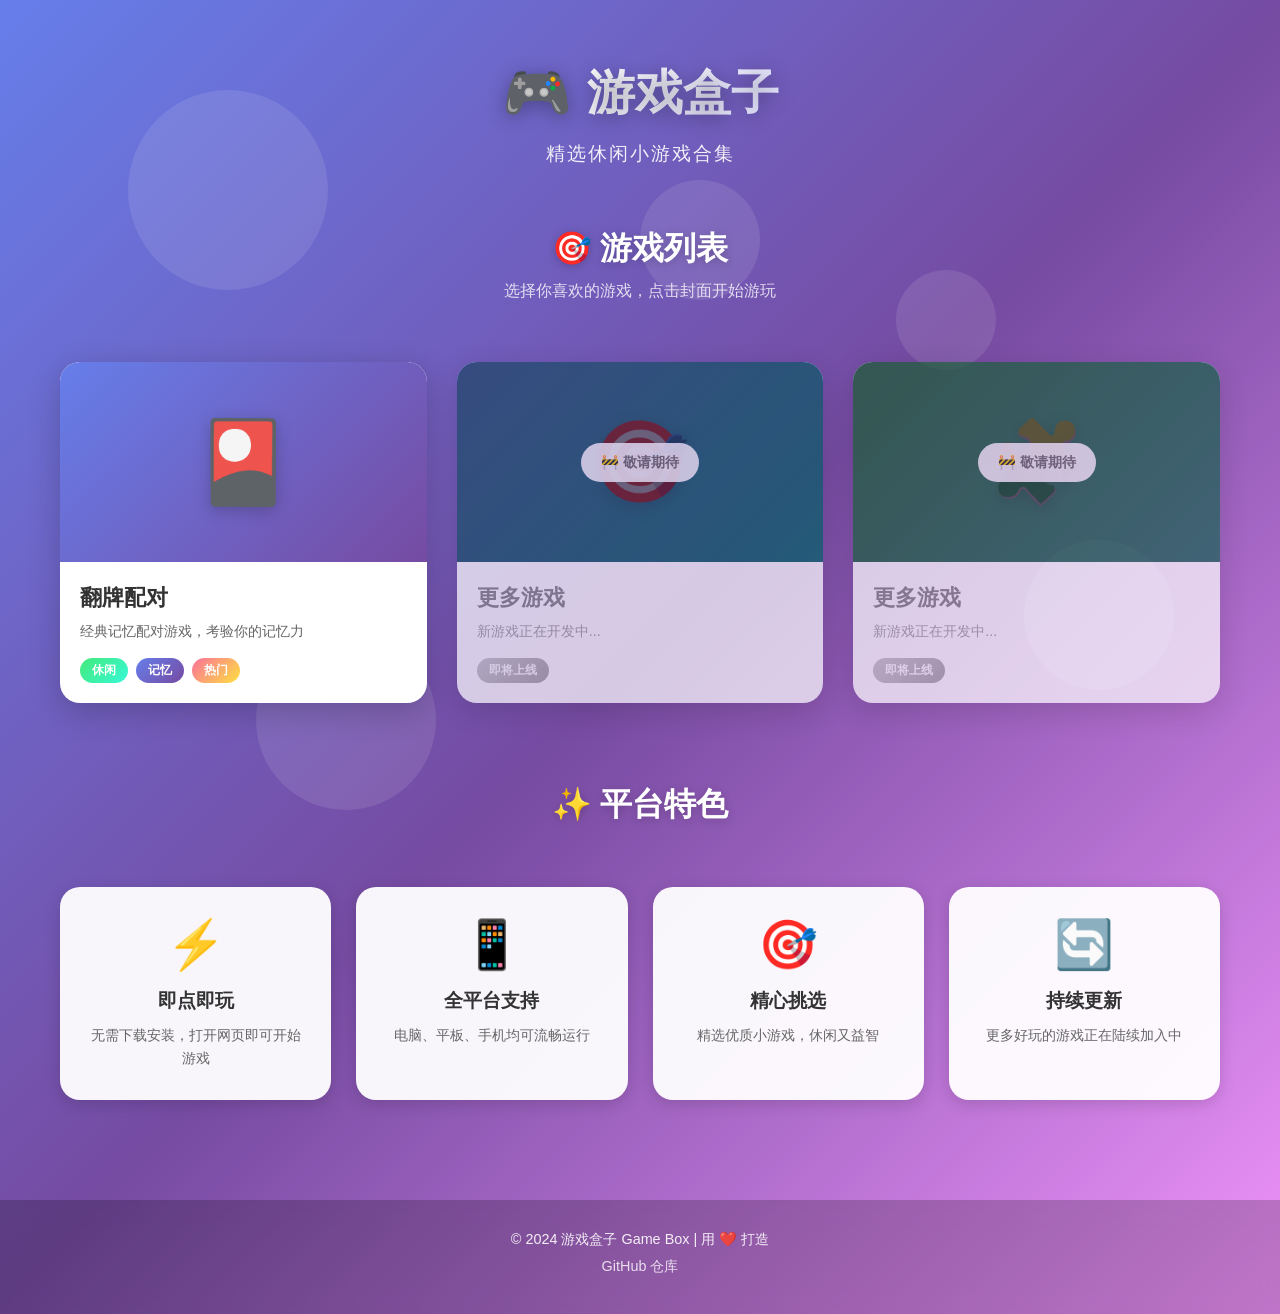
==== index.html @ 3bc33906 "feat: 游戏盒子初始版本 - 添加游戏盒子首页 - 集成翻牌配对游戏 - 支持响应式布局 - 添加动画效果" ====
<!DOCTYPE html>
<html lang="zh-CN">
<head>
    <meta charset="UTF-8">
    <meta name="viewport" content="width=device-width, initial-scale=1.0">
    <title>游戏盒子 - Game Box</title>
    <link rel="stylesheet" href="css/style.css">
</head>
<body>
    <div class="bg-animation">
        <div class="bubble"></div>
        <div class="bubble"></div>
        <div class="bubble"></div>
        <div class="bubble"></div>
        <div class="bubble"></div>
    </div>

    <header class="main-header">
        <div class="header-content">
            <h1 class="logo">
                <span class="logo-icon">🎮</span>
                <span class="logo-text">游戏盒子</span>
            </h1>
            <p class="subtitle">精选休闲小游戏合集</p>
        </div>
    </header>

    <main class="main-content">
        <div class="container">
            <section class="games-section">
                <div class="section-header">
                    <h2>🎯 游戏列表</h2>
                    <p class="section-desc">选择你喜欢的游戏，点击封面开始游玩</p>
                </div>

                <div class="games-grid" id="games-grid">
                    <a href="games/memory-match/index.html" class="game-card" data-game="memory-match">
                        <div class="game-cover">
                            <div class="cover-bg cover-memory"></div>
                            <div class="cover-icon">🎴</div>
                            <div class="cover-overlay">
                                <span class="play-btn">▶ 开始游戏</span>
                            </div>
                        </div>
                        <div class="game-info">
                            <h3 class="game-title">翻牌配对</h3>
                            <p class="game-desc">经典记忆配对游戏，考验你的记忆力</p>
                            <div class="game-tags">
                                <span class="tag tag-easy">休闲</span>
                                <span class="tag tag-memory">记忆</span>
                                <span class="tag tag-new">热门</span>
                            </div>
                        </div>
                    </a>

                    <div class="game-card game-card-locked" data-game="coming-soon-1">
                        <div class="game-cover">
                            <div class="cover-bg cover-coming"></div>
                            <div class="cover-icon">🎯</div>
                            <div class="coming-soon-badge">
                                <span>🚧 敬请期待</span>
                            </div>
                        </div>
                        <div class="game-info">
                            <h3 class="game-title">更多游戏</h3>
                            <p class="game-desc">新游戏正在开发中...</p>
                            <div class="game-tags">
                                <span class="tag tag-soon">即将上线</span>
                            </div>
                        </div>
                    </div>

                    <div class="game-card game-card-locked" data-game="coming-soon-2">
                        <div class="game-cover">
                            <div class="cover-bg cover-coming2"></div>
                            <div class="cover-icon">🧩</div>
                            <div class="coming-soon-badge">
                                <span>🚧 敬请期待</span>
                            </div>
                        </div>
                        <div class="game-info">
                            <h3 class="game-title">更多游戏</h3>
                            <p class="game-desc">新游戏正在开发中...</p>
                            <div class="game-tags">
                                <span class="tag tag-soon">即将上线</span>
                            </div>
                        </div>
                    </div>
                </div>
            </section>

            <section class="features-section">
                <h2 class="section-title">✨ 平台特色</h2>
                <div class="features-grid">
                    <div class="feature-card">
                        <div class="feature-icon">⚡</div>
                        <h3>即点即玩</h3>
                        <p>无需下载安装，打开网页即可开始游戏</p>
                    </div>
                    <div class="feature-card">
                        <div class="feature-icon">📱</div>
                        <h3>全平台支持</h3>
                        <p>电脑、平板、手机均可流畅运行</p>
                    </div>
                    <div class="feature-card">
                        <div class="feature-icon">🎯</div>
                        <h3>精心挑选</h3>
                        <p>精选优质小游戏，休闲又益智</p>
                    </div>
                    <div class="feature-card">
                        <div class="feature-icon">🔄</div>
                        <h3>持续更新</h3>
                        <p>更多好玩的游戏正在陆续加入中</p>
                    </div>
                </div>
            </section>
        </div>
    </main>

    <footer class="main-footer">
        <div class="footer-content">
            <p>© 2024 游戏盒子 Game Box | 用 ❤️ 打造</p>
            <p class="footer-link">
                <a href="https://github.com/Magipoet/game_box" target="_blank">GitHub 仓库</a>
            </p>
        </div>
    </footer>

    <script src="js/main.js"></script>
</body>
</html>
---- css/style.css ----
* {
    margin: 0;
    padding: 0;
    box-sizing: border-box;
}

:root {
    --primary-color: #667eea;
    --secondary-color: #764ba2;
    --accent-color: #f093fb;
    --success-color: #4facfe;
    --text-primary: #333;
    --text-secondary: #666;
    --text-light: #999;
    --bg-light: #f8f9fa;
    --bg-white: #ffffff;
    --shadow-sm: 0 2px 8px rgba(0, 0, 0, 0.1);
    --shadow-md: 0 4px 16px rgba(0, 0, 0, 0.15);
    --shadow-lg: 0 8px 32px rgba(0, 0, 0, 0.2);
    --gradient-primary: linear-gradient(135deg, #667eea 0%, #764ba2 100%);
    --gradient-accent: linear-gradient(135deg, #f093fb 0%, #f5576c 100%);
    --gradient-sunset: linear-gradient(135deg, #fa709a 0%, #fee140 100%);
    --gradient-ocean: linear-gradient(135deg, #4facfe 0%, #00f2fe 100%);
    --gradient-forest: linear-gradient(135deg, #43e97b 0%, #38f9d7 100%);
    --radius-sm: 8px;
    --radius-md: 12px;
    --radius-lg: 20px;
    --transition: all 0.3s ease;
}

body {
    font-family: -apple-system, BlinkMacSystemFont, 'Segoe UI', 'PingFang SC', 'Hiragino Sans GB', 'Microsoft YaHei', sans-serif;
    background: linear-gradient(135deg, #667eea 0%, #764ba2 50%, #f093fb 100%);
    min-height: 100vh;
    color: var(--text-primary);
    overflow-x: hidden;
    position: relative;
}

.bg-animation {
    position: fixed;
    top: 0;
    left: 0;
    width: 100%;
    height: 100%;
    pointer-events: none;
    z-index: 0;
    overflow: hidden;
}

.bubble {
    position: absolute;
    border-radius: 50%;
    background: rgba(255, 255, 255, 0.1);
    animation: float 15s infinite ease-in-out;
}

.bubble:nth-child(1) {
    width: 200px;
    height: 200px;
    top: 10%;
    left: 10%;
    animation-delay: 0s;
}

.bubble:nth-child(2) {
    width: 150px;
    height: 150px;
    top: 60%;
    left: 80%;
    animation-delay: 2s;
}

.bubble:nth-child(3) {
    width: 100px;
    height: 100px;
    top: 30%;
    left: 70%;
    animation-delay: 4s;
}

.bubble:nth-child(4) {
    width: 180px;
    height: 180px;
    top: 70%;
    left: 20%;
    animation-delay: 6s;
}

.bubble:nth-child(5) {
    width: 120px;
    height: 120px;
    top: 20%;
    left: 50%;
    animation-delay: 8s;
}

@keyframes float {
    0%, 100% {
        transform: translateY(0) rotate(0deg);
    }
    50% {
        transform: translateY(-30px) rotate(180deg);
    }
}

.main-header {
    position: relative;
    z-index: 1;
    padding: 60px 20px 40px;
    text-align: center;
}

.header-content {
    max-width: 800px;
    margin: 0 auto;
}

.logo {
    display: inline-flex;
    align-items: center;
    gap: 15px;
    font-size: 3rem;
    font-weight: 800;
    color: white;
    text-shadow: 0 4px 20px rgba(0, 0, 0, 0.3);
    margin-bottom: 15px;
    animation: slideDown 0.6s ease;
}

.logo-icon {
    font-size: 3.5rem;
    animation: bounce 2s infinite ease-in-out;
}

.logo-text {
    background: linear-gradient(135deg, #ffffff 0%, #e0e0ff 100%);
    -webkit-background-clip: text;
    -webkit-text-fill-color: transparent;
    background-clip: text;
}

.subtitle {
    color: rgba(255, 255, 255, 0.9);
    font-size: 1.2rem;
    font-weight: 400;
    letter-spacing: 2px;
    animation: fadeIn 0.8s ease 0.2s both;
}

@keyframes slideDown {
    from {
        opacity: 0;
        transform: translateY(-30px);
    }
    to {
        opacity: 1;
        transform: translateY(0);
    }
}

@keyframes bounce {
    0%, 100% {
        transform: translateY(0);
    }
    50% {
        transform: translateY(-10px);
    }
}

@keyframes fadeIn {
    from {
        opacity: 0;
    }
    to {
        opacity: 1;
    }
}

.main-content {
    position: relative;
    z-index: 1;
    padding: 20px;
}

.container {
    max-width: 1200px;
    margin: 0 auto;
}

.games-section {
    margin-bottom: 60px;
    animation: fadeInUp 0.6s ease 0.3s both;
}

.section-header {
    text-align: center;
    margin-bottom: 40px;
}

.section-header h2 {
    font-size: 2rem;
    color: white;
    margin-bottom: 10px;
    text-shadow: 0 2px 10px rgba(0, 0, 0, 0.2);
}

.section-desc {
    color: rgba(255, 255, 255, 0.8);
    font-size: 1rem;
}

@keyframes fadeInUp {
    from {
        opacity: 0;
        transform: translateY(30px);
    }
    to {
        opacity: 1;
        transform: translateY(0);
    }
}

.games-grid {
    display: grid;
    grid-template-columns: repeat(auto-fill, minmax(300px, 1fr));
    gap: 30px;
    padding: 20px;
}

.game-card {
    background: var(--bg-white);
    border-radius: var(--radius-lg);
    overflow: hidden;
    box-shadow: var(--shadow-lg);
    transition: var(--transition);
    text-decoration: none;
    color: inherit;
    display: flex;
    flex-direction: column;
    position: relative;
    animation: cardIn 0.5s ease backwards;
}

.game-card:nth-child(1) {
    animation-delay: 0.4s;
}

.game-card:nth-child(2) {
    animation-delay: 0.5s;
}

.game-card:nth-child(3) {
    animation-delay: 0.6s;
}

@keyframes cardIn {
    from {
        opacity: 0;
        transform: translateY(30px) scale(0.95);
    }
    to {
        opacity: 1;
        transform: translateY(0) scale(1);
    }
}

.game-card:not(.game-card-locked):hover {
    transform: translateY(-10px);
    box-shadow: 0 20px 50px rgba(0, 0, 0, 0.3);
}

.game-card:not(.game-card-locked):hover .cover-overlay {
    opacity: 1;
}

.game-card:not(.game-card-locked):hover .cover-icon {
    transform: scale(1.2);
}

.game-cover {
    position: relative;
    height: 200px;
    overflow: hidden;
    display: flex;
    align-items: center;
    justify-content: center;
}

.cover-bg {
    position: absolute;
    top: 0;
    left: 0;
    width: 100%;
    height: 100%;
    transition: transform 0.5s ease;
}

.game-card:not(.game-card-locked):hover .cover-bg {
    transform: scale(1.1);
}

.cover-memory {
    background: linear-gradient(135deg, #667eea 0%, #764ba2 100%);
}

.cover-coming {
    background: linear-gradient(135deg, #4facfe 0%, #00f2fe 100%);
}

.cover-coming2 {
    background: linear-gradient(135deg, #43e97b 0%, #38f9d7 100%);
}

.cover-icon {
    font-size: 5rem;
    z-index: 2;
    transition: transform 0.3s ease;
    filter: drop-shadow(0 4px 8px rgba(0, 0, 0, 0.2));
}

.cover-overlay {
    position: absolute;
    top: 0;
    left: 0;
    width: 100%;
    height: 100%;
    background: rgba(0, 0, 0, 0.5);
    display: flex;
    align-items: center;
    justify-content: center;
    opacity: 0;
    transition: var(--transition);
    z-index: 3;
}

.play-btn {
    background: white;
    color: var(--primary-color);
    padding: 12px 30px;
    border-radius: 30px;
    font-weight: 600;
    font-size: 1rem;
    box-shadow: 0 4px 15px rgba(0, 0, 0, 0.2);
    transition: var(--transition);
}

.play-btn:hover {
    transform: scale(1.05);
}

.coming-soon-badge {
    position: absolute;
    top: 0;
    left: 0;
    width: 100%;
    height: 100%;
    background: rgba(0, 0, 0, 0.6);
    display: flex;
    align-items: center;
    justify-content: center;
    z-index: 3;
}

.coming-soon-badge span {
    background: rgba(255, 255, 255, 0.9);
    color: var(--text-secondary);
    padding: 10px 20px;
    border-radius: 20px;
    font-weight: 600;
    font-size: 0.9rem;
}

.game-info {
    padding: 20px;
    flex: 1;
    display: flex;
    flex-direction: column;
}

.game-title {
    font-size: 1.4rem;
    color: var(--text-primary);
    margin-bottom: 8px;
    font-weight: 700;
}

.game-desc {
    color: var(--text-secondary);
    font-size: 0.9rem;
    line-height: 1.5;
    margin-bottom: 15px;
    flex: 1;
}

.game-tags {
    display: flex;
    gap: 8px;
    flex-wrap: wrap;
}

.tag {
    padding: 4px 12px;
    border-radius: 15px;
    font-size: 0.75rem;
    font-weight: 600;
}

.tag-easy {
    background: linear-gradient(135deg, #43e97b 0%, #38f9d7 100%);
    color: white;
}

.tag-memory {
    background: linear-gradient(135deg, #667eea 0%, #764ba2 100%);
    color: white;
}

.tag-new {
    background: linear-gradient(135deg, #fa709a 0%, #fee140 100%);
    color: white;
}

.tag-soon {
    background: linear-gradient(135deg, #a8a8a8 0%, #6c6c6c 100%);
    color: white;
}

.game-card-locked {
    opacity: 0.7;
    cursor: not-allowed;
}

.game-card-locked .game-info {
    opacity: 0.6;
}

.features-section {
    margin-bottom: 60px;
    animation: fadeInUp 0.6s ease 0.5s both;
}

.section-title {
    text-align: center;
    font-size: 2rem;
    color: white;
    margin-bottom: 40px;
    text-shadow: 0 2px 10px rgba(0, 0, 0, 0.2);
}

.features-grid {
    display: grid;
    grid-template-columns: repeat(auto-fit, minmax(250px, 1fr));
    gap: 25px;
    padding: 20px;
}

.feature-card {
    background: rgba(255, 255, 255, 0.95);
    padding: 30px;
    border-radius: var(--radius-lg);
    text-align: center;
    box-shadow: var(--shadow-md);
    transition: var(--transition);
    backdrop-filter: blur(10px);
}

.feature-card:hover {
    transform: translateY(-5px);
    box-shadow: var(--shadow-lg);
}

.feature-icon {
    font-size: 3rem;
    margin-bottom: 15px;
}

.feature-card h3 {
    font-size: 1.2rem;
    color: var(--text-primary);
    margin-bottom: 10px;
}

.feature-card p {
    color: var(--text-secondary);
    font-size: 0.9rem;
    line-height: 1.6;
}

.main-footer {
    position: relative;
    z-index: 1;
    background: rgba(0, 0, 0, 0.2);
    padding: 30px 20px;
    text-align: center;
    backdrop-filter: blur(10px);
}

.footer-content {
    max-width: 800px;
    margin: 0 auto;
}

.main-footer p {
    color: rgba(255, 255, 255, 0.9);
    font-size: 0.9rem;
    margin-bottom: 8px;
}

.footer-link a {
    color: rgba(255, 255, 255, 0.8);
    text-decoration: none;
    transition: var(--transition);
}

.footer-link a:hover {
    color: white;
    text-decoration: underline;
}

@media (max-width: 768px) {
    .main-header {
        padding: 40px 15px 30px;
    }

    .logo {
        font-size: 2rem;
        gap: 10px;
    }

    .logo-icon {
        font-size: 2.5rem;
    }

    .subtitle {
        font-size: 1rem;
        letter-spacing: 1px;
    }

    .section-header h2,
    .section-title {
        font-size: 1.5rem;
    }

    .games-grid {
        grid-template-columns: repeat(auto-fill, minmax(260px, 1fr));
        gap: 20px;
        padding: 15px;
    }

    .game-cover {
        height: 160px;
    }

    .cover-icon {
        font-size: 4rem;
    }

    .game-title {
        font-size: 1.2rem;
    }

    .features-grid {
        grid-template-columns: 1fr;
        gap: 20px;
        padding: 15px;
    }

    .feature-card {
        padding: 25px;
    }
}

@media (max-width: 480px) {
    .logo {
        font-size: 1.5rem;
    }

    .logo-icon {
        font-size: 2rem;
    }

    .games-grid {
        grid-template-columns: 1fr;
    }
}
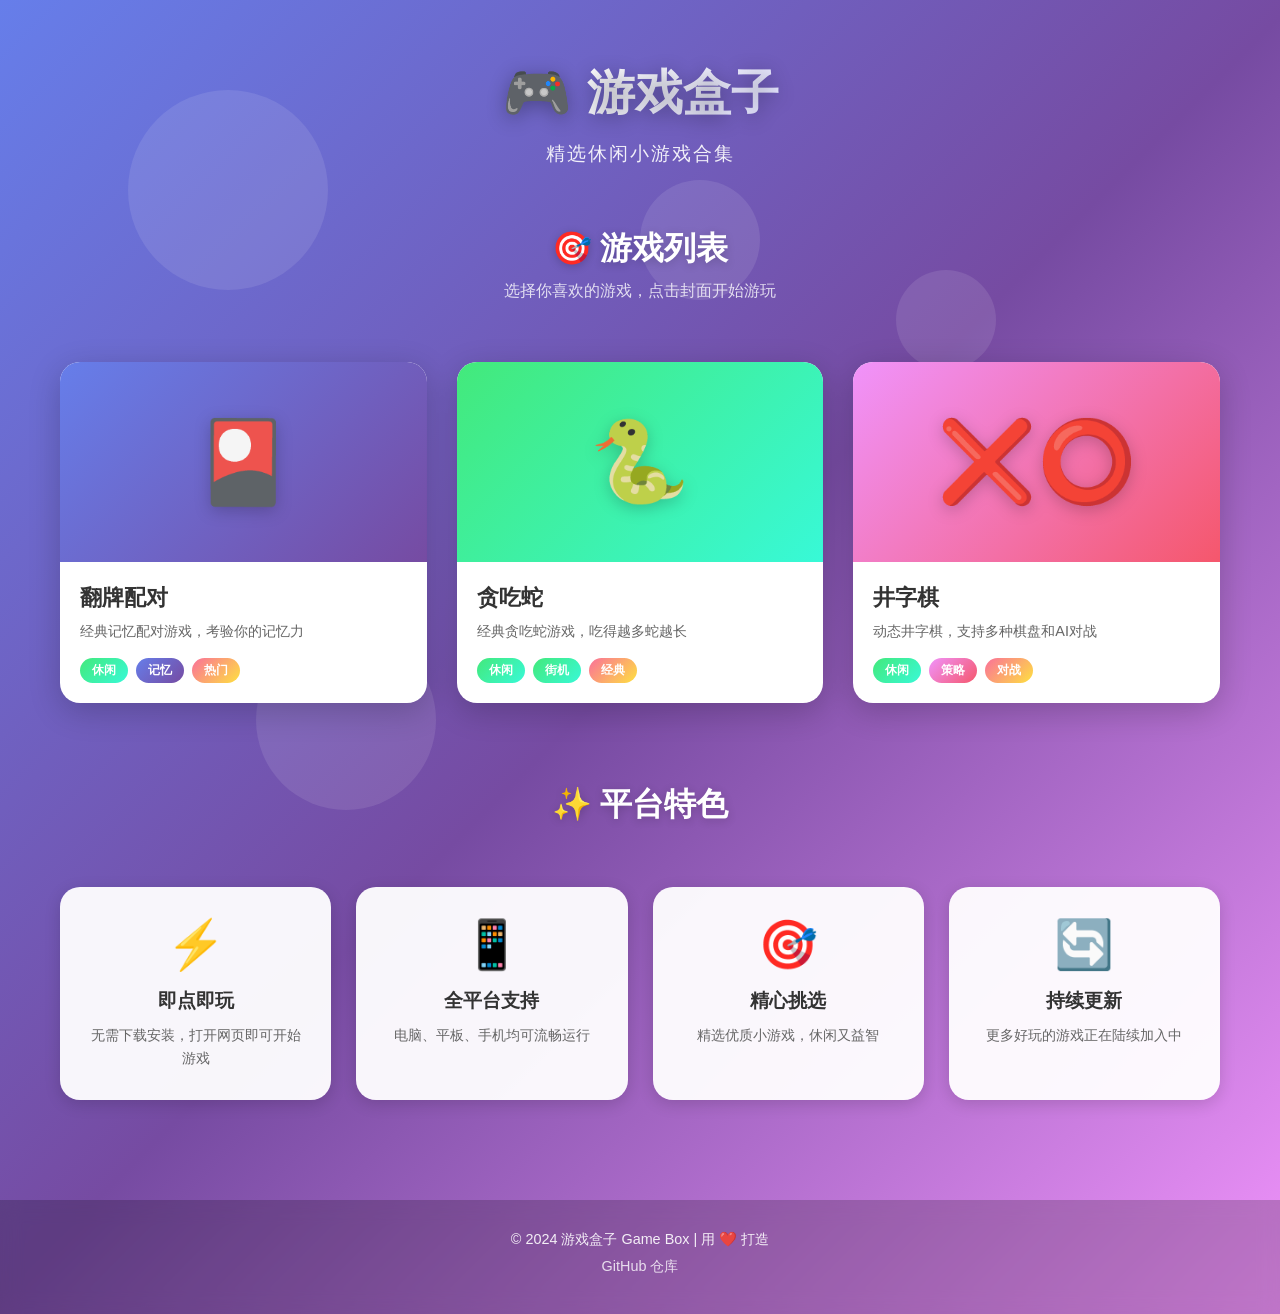
==== commit 2eec369e: "feat: add snake and tic-tac-toe games, fix memory-match settings, add per-level reset" ====
--- a/index.html
+++ b/index.html
@@ -53,39 +53,43 @@
                         </div>
                     </a>
 
-                    <div class="game-card game-card-locked" data-game="coming-soon-1">
+                    <a href="games/snake/index.html" class="game-card" data-game="snake">
                         <div class="game-cover">
-                            <div class="cover-bg cover-coming"></div>
-                            <div class="cover-icon">🎯</div>
-                            <div class="coming-soon-badge">
-                                <span>🚧 敬请期待</span>
+                            <div class="cover-bg cover-snake"></div>
+                            <div class="cover-icon">🐍</div>
+                            <div class="cover-overlay">
+                                <span class="play-btn">▶ 开始游戏</span>
                             </div>
                         </div>
                         <div class="game-info">
-                            <h3 class="game-title">更多游戏</h3>
-                            <p class="game-desc">新游戏正在开发中...</p>
+                            <h3 class="game-title">贪吃蛇</h3>
+                            <p class="game-desc">经典贪吃蛇游戏，吃得越多蛇越长</p>
                             <div class="game-tags">
-                                <span class="tag tag-soon">即将上线</span>
+                                <span class="tag tag-easy">休闲</span>
+                                <span class="tag tag-arcade">街机</span>
+                                <span class="tag tag-new">经典</span>
                             </div>
                         </div>
-                    </div>
+                    </a>
 
-                    <div class="game-card game-card-locked" data-game="coming-soon-2">
+                    <a href="games/x-and-o/index.html" class="game-card" data-game="x-and-o">
                         <div class="game-cover">
-                            <div class="cover-bg cover-coming2"></div>
-                            <div class="cover-icon">🧩</div>
-                            <div class="coming-soon-badge">
-                                <span>🚧 敬请期待</span>
+                            <div class="cover-bg cover-xando"></div>
+                            <div class="cover-icon">❌⭕</div>
+                            <div class="cover-overlay">
+                                <span class="play-btn">▶ 开始游戏</span>
                             </div>
                         </div>
                         <div class="game-info">
-                            <h3 class="game-title">更多游戏</h3>
-                            <p class="game-desc">新游戏正在开发中...</p>
+                            <h3 class="game-title">井字棋</h3>
+                            <p class="game-desc">动态井字棋，支持多种棋盘和AI对战</p>
                             <div class="game-tags">
-                                <span class="tag tag-soon">即将上线</span>
+                                <span class="tag tag-easy">休闲</span>
+                                <span class="tag tag-strategy">策略</span>
+                                <span class="tag tag-new">对战</span>
                             </div>
                         </div>
-                    </div>
+                    </a>
                 </div>
             </section>
 
--- a/css/style.css
+++ b/css/style.css
@@ -304,6 +304,14 @@
     background: linear-gradient(135deg, #667eea 0%, #764ba2 100%);
 }
 
+.cover-snake {
+    background: linear-gradient(135deg, #43e97b 0%, #38f9d7 100%);
+}
+
+.cover-xando {
+    background: linear-gradient(135deg, #f093fb 0%, #f5576c 100%);
+}
+
 .cover-coming {
     background: linear-gradient(135deg, #4facfe 0%, #00f2fe 100%);
 }
@@ -421,6 +429,16 @@
     color: white;
 }
 
+.tag-arcade {
+    background: linear-gradient(135deg, #43e97b 0%, #38f9d7 100%);
+    color: white;
+}
+
+.tag-strategy {
+    background: linear-gradient(135deg, #f093fb 0%, #f5576c 100%);
+    color: white;
+}
+
 .tag-soon {
     background: linear-gradient(135deg, #a8a8a8 0%, #6c6c6c 100%);
     color: white;
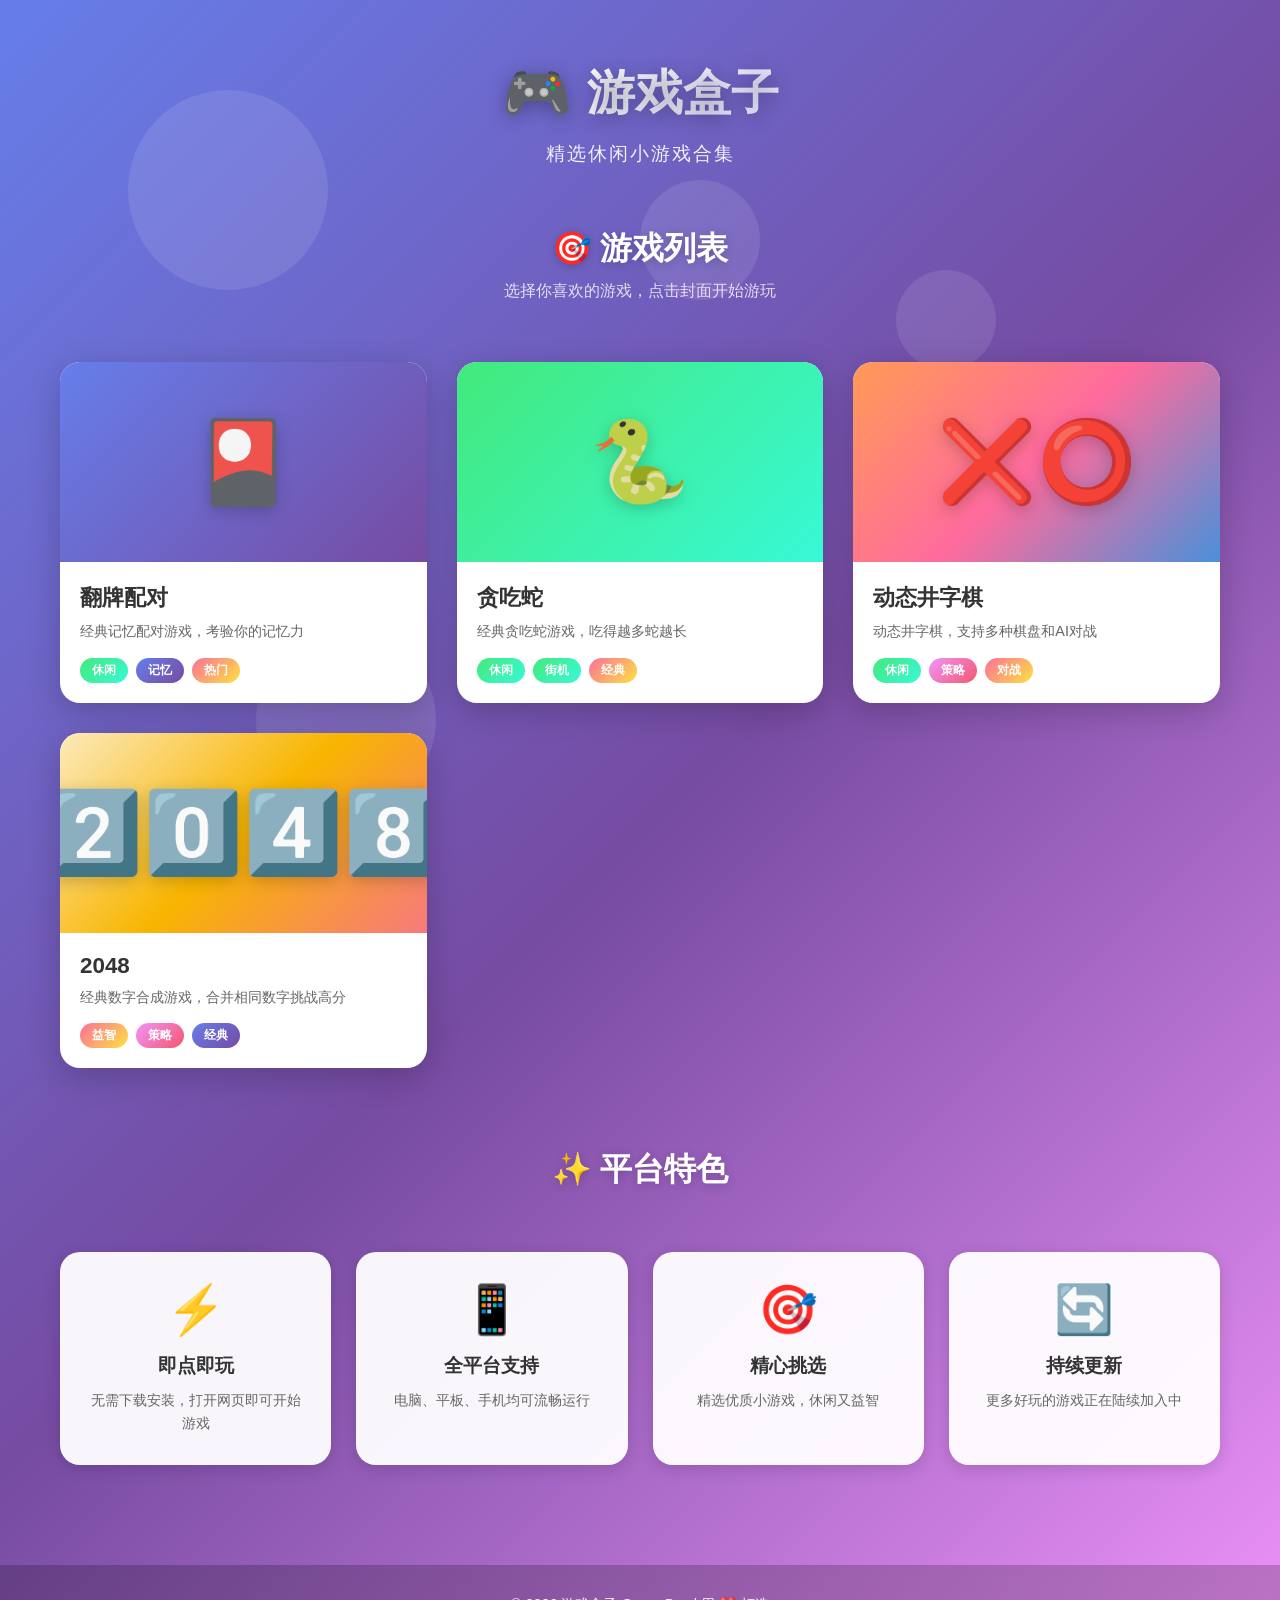
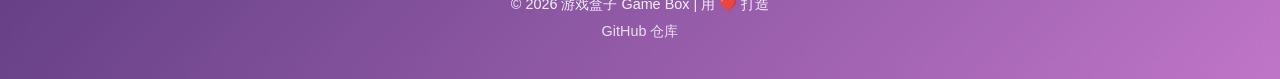
==== commit 1c087c68: "feat: 修复2048游戏 - 补全game.js截断代码、修复按钮定位样式 - game.js: 补全186行被截断的代码(continueGame, showGameOver,   showHe" ====
--- a/index.html
+++ b/index.html
@@ -34,7 +34,7 @@
                 </div>
 
                 <div class="games-grid" id="games-grid">
-                    <a href="games/memory-match/index.html" class="game-card" data-game="memory-match">
+                    <a href="games/memory-match/index.html" target="_blank" class="game-card" data-game="memory-match">
                         <div class="game-cover">
                             <div class="cover-bg cover-memory"></div>
                             <div class="cover-icon">🎴</div>
@@ -53,7 +53,7 @@
                         </div>
                     </a>
 
-                    <a href="games/snake/index.html" class="game-card" data-game="snake">
+                    <a href="games/snake/index.html" target="_blank" class="game-card" data-game="snake">
                         <div class="game-cover">
                             <div class="cover-bg cover-snake"></div>
                             <div class="cover-icon">🐍</div>
@@ -72,7 +72,7 @@
                         </div>
                     </a>
 
-                    <a href="games/x-and-o/index.html" class="game-card" data-game="x-and-o">
+                    <a href="games/x-and-o/index.html" target="_blank" class="game-card" data-game="x-and-o">
                         <div class="game-cover">
                             <div class="cover-bg cover-xando"></div>
                             <div class="cover-icon">❌⭕</div>
@@ -81,12 +81,31 @@
                             </div>
                         </div>
                         <div class="game-info">
-                            <h3 class="game-title">井字棋</h3>
+                            <h3 class="game-title">动态井字棋</h3>
                             <p class="game-desc">动态井字棋，支持多种棋盘和AI对战</p>
                             <div class="game-tags">
                                 <span class="tag tag-easy">休闲</span>
                                 <span class="tag tag-strategy">策略</span>
                                 <span class="tag tag-new">对战</span>
+                            </div>
+                        </div>
+                    </a>
+
+                    <a href="games/2048/index.html" target="_blank" class="game-card" data-game="2048">
+                        <div class="game-cover">
+                            <div class="cover-bg cover-2048"></div>
+                            <div class="cover-icon">2️⃣0️⃣4️⃣8️⃣</div>
+                            <div class="cover-overlay">
+                                <span class="play-btn">▶ 开始游戏</span>
+                            </div>
+                        </div>
+                        <div class="game-info">
+                            <h3 class="game-title">2048</h3>
+                            <p class="game-desc">经典数字合成游戏，合并相同数字挑战高分</p>
+                            <div class="game-tags">
+                                <span class="tag tag-puzzle">益智</span>
+                                <span class="tag tag-strategy">策略</span>
+                                <span class="tag tag-classic">经典</span>
                             </div>
                         </div>
                     </a>
@@ -123,7 +142,7 @@
 
     <footer class="main-footer">
         <div class="footer-content">
-            <p>© 2024 游戏盒子 Game Box | 用 ❤️ 打造</p>
+            <p>© 2026 游戏盒子 Game Box | 用 ❤️ 打造</p>
             <p class="footer-link">
                 <a href="https://github.com/Magipoet/game_box" target="_blank">GitHub 仓库</a>
             </p>
--- a/css/style.css
+++ b/css/style.css
@@ -254,6 +254,10 @@
     animation-delay: 0.6s;
 }
 
+.game-card:nth-child(4) {
+    animation-delay: 0.7s;
+}
+
 @keyframes cardIn {
     from {
         opacity: 0;
@@ -309,7 +313,11 @@
 }
 
 .cover-xando {
-    background: linear-gradient(135deg, #f093fb 0%, #f5576c 100%);
+    background: linear-gradient(135deg, #ff9a56 0%, #ff6b9d 50%, #4a90d9 100%);
+}
+
+.cover-2048 {
+    background: linear-gradient(135deg, #fceabb 0%, #f8b500 50%, #f7797d 100%);
 }
 
 .cover-coming {
@@ -439,6 +447,16 @@
     color: white;
 }
 
+.tag-puzzle {
+    background: linear-gradient(135deg, #fa709a 0%, #fee140 100%);
+    color: white;
+}
+
+.tag-classic {
+    background: linear-gradient(135deg, #667eea 0%, #764ba2 100%);
+    color: white;
+}
+
 .tag-soon {
     background: linear-gradient(135deg, #a8a8a8 0%, #6c6c6c 100%);
     color: white;
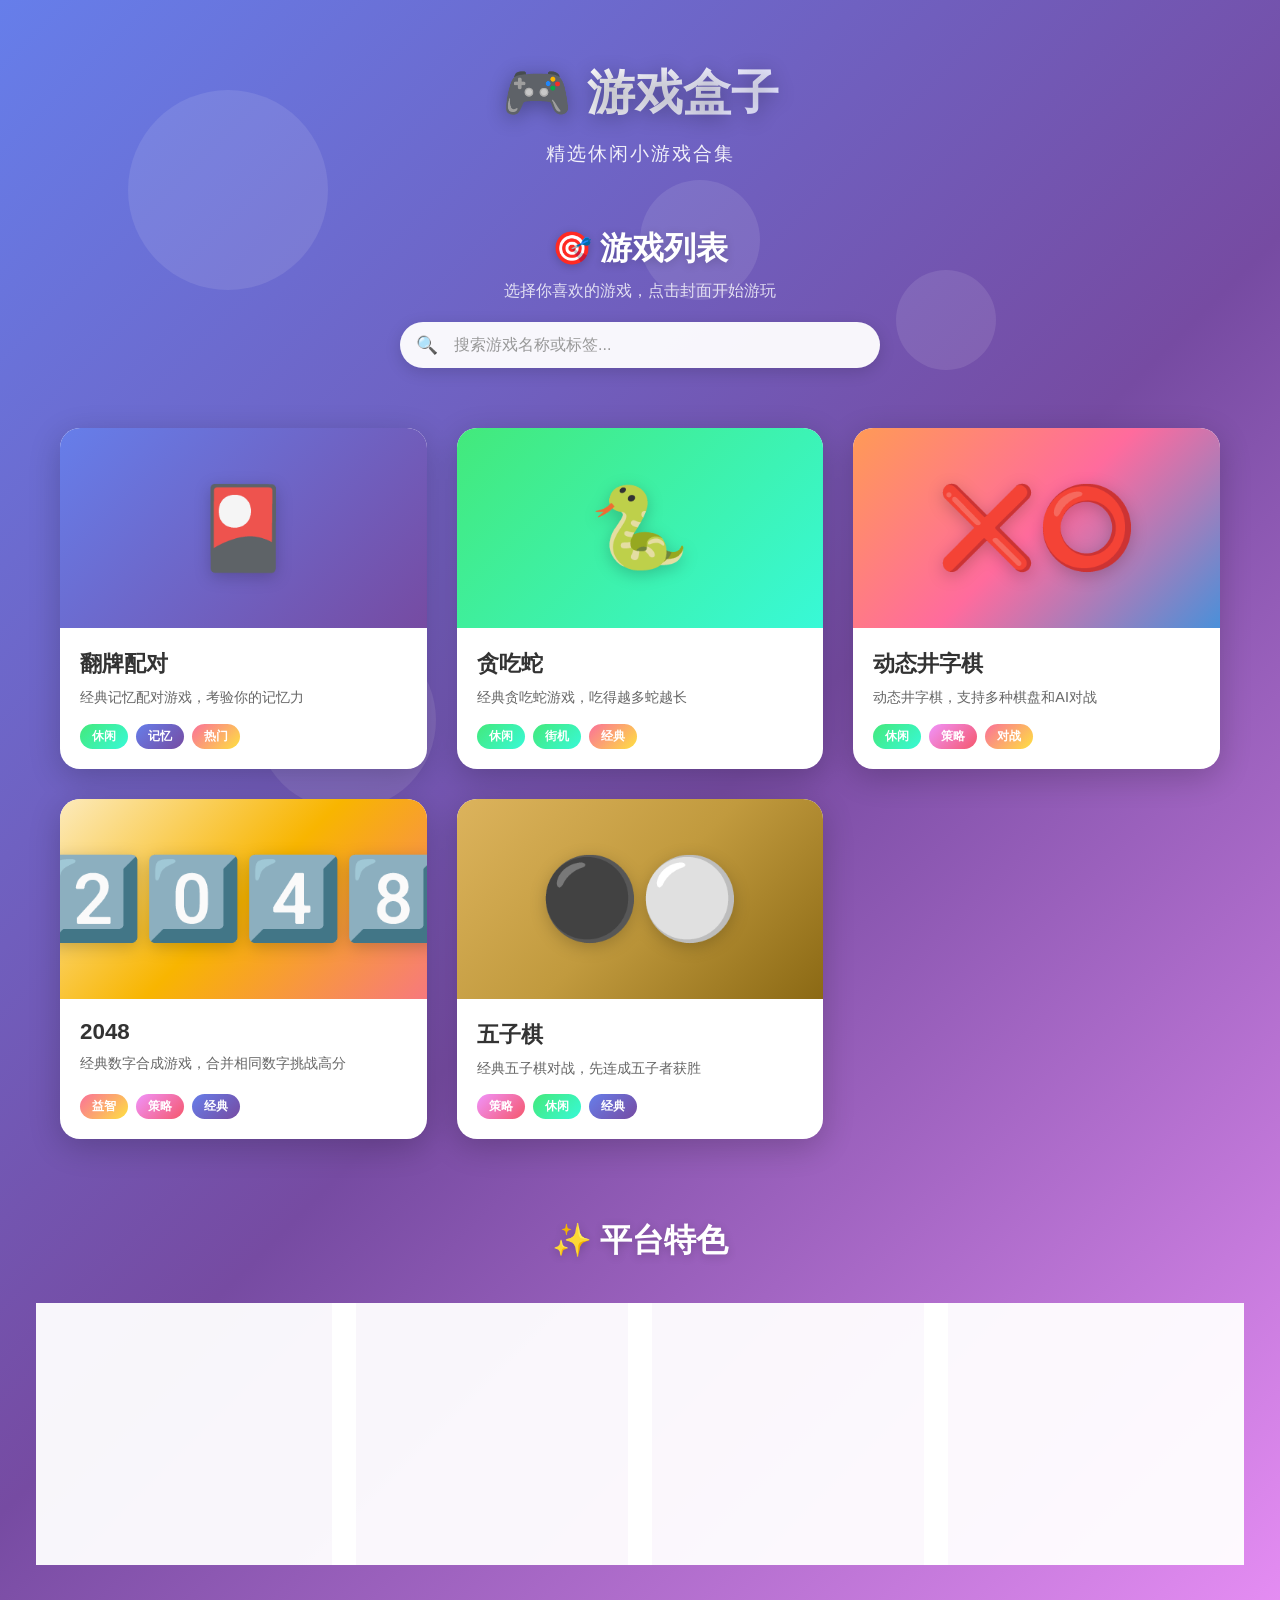
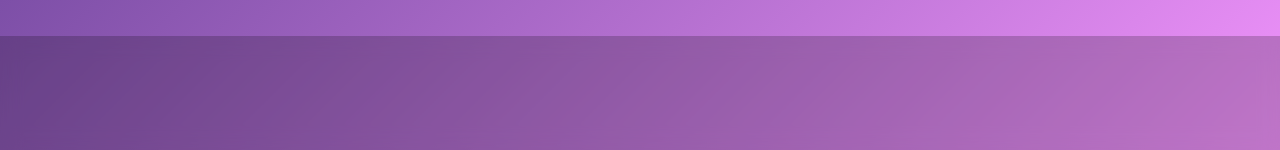
==== commit bd2fe949: "feat: 重构游戏结构，新增五子棋，添加搜索功能" ====
--- a/index.html
+++ b/index.html
@@ -31,6 +31,11 @@
                 <div class="section-header">
                     <h2>🎯 游戏列表</h2>
                     <p class="section-desc">选择你喜欢的游戏，点击封面开始游玩</p>
+                    <div class="search-box">
+                        <span class="search-icon">🔍</span>
+                        <input type="text" id="game-search" class="search-input" placeholder="搜索游戏名称或标签...">
+                        <button id="search-clear" class="search-clear" title="清除搜索">×</button>
+                    </div>
                 </div>
 
                 <div class="games-grid" id="games-grid">
@@ -109,7 +114,27 @@
                             </div>
                         </div>
                     </a>
+
+                    <a href="games/gomoku/index.html" target="_blank" class="game-card" data-game="gomoku">
+                        <div class="game-cover">
+                            <div class="cover-bg cover-gomoku"></div>
+                            <div class="cover-icon">⚫⚪</div>
+                            <div class="cover-overlay">
+                                <span class="play-btn">▶ 开始游戏</span>
+                            </div>
+                        </div>
+                        <div class="game-info">
+                            <h3 class="game-title">五子棋</h3>
+                            <p class="game-desc">经典五子棋对战，先连成五子者获胜</p>
+                            <div class="game-tags">
+                                <span class="tag tag-strategy">策略</span>
+                                <span class="tag tag-easy">休闲</span>
+                                <span class="tag tag-classic">经典</span>
+                            </div>
+                        </div>
+                    </a>
                 </div>
+                <div class="search-no-result" id="search-no-result">😕 没有找到匹配的游戏，试试其他关键词吧</div>
             </section>
 
             <section class="features-section">
--- a/css/style.css
+++ b/css/style.css
@@ -210,6 +210,74 @@
     font-size: 1rem;
 }
 
+.search-box {
+    position: relative;
+    max-width: 480px;
+    margin: 20px auto 0;
+    display: flex;
+    align-items: center;
+    background: rgba(255, 255, 255, 0.95);
+    border-radius: 30px;
+    box-shadow: var(--shadow-md);
+    overflow: hidden;
+    transition: var(--transition);
+}
+
+.search-box:focus-within {
+    box-shadow: 0 4px 20px rgba(102, 126, 234, 0.4);
+    background: #fff;
+}
+
+.search-icon {
+    padding: 0 16px;
+    font-size: 1.1rem;
+    flex-shrink: 0;
+}
+
+.search-input {
+    flex: 1;
+    border: none;
+    outline: none;
+    font-size: 1rem;
+    padding: 14px 0;
+    background: transparent;
+    color: var(--text-primary);
+    font-family: inherit;
+}
+
+.search-input::placeholder {
+    color: var(--text-light);
+}
+
+.search-clear {
+    background: none;
+    border: none;
+    font-size: 1.3rem;
+    color: var(--text-light);
+    cursor: pointer;
+    padding: 0 16px;
+    flex-shrink: 0;
+    transition: var(--transition);
+    line-height: 1;
+    display: none;
+}
+
+.search-clear.visible {
+    display: block;
+}
+
+.search-clear:hover {
+    color: var(--text-primary);
+}
+
+.search-no-result {
+    text-align: center;
+    color: rgba(255, 255, 255, 0.8);
+    font-size: 1.1rem;
+    padding: 40px 20px;
+    display: none;
+}
+
 @keyframes fadeInUp {
     from {
         opacity: 0;
@@ -258,6 +326,10 @@
     animation-delay: 0.7s;
 }
 
+.game-card:nth-child(5) {
+    animation-delay: 0.8s;
+}
+
 @keyframes cardIn {
     from {
         opacity: 0;
@@ -318,6 +390,10 @@
 
 .cover-2048 {
     background: linear-gradient(135deg, #fceabb 0%, #f8b500 50%, #f7797d 100%);
+}
+
+.cover-gomoku {
+    background: linear-gradient(135deg, #dcb35c 0%, #c19a3e 50%, #8b6914 100%);
 }
 
 .cover-coming {
